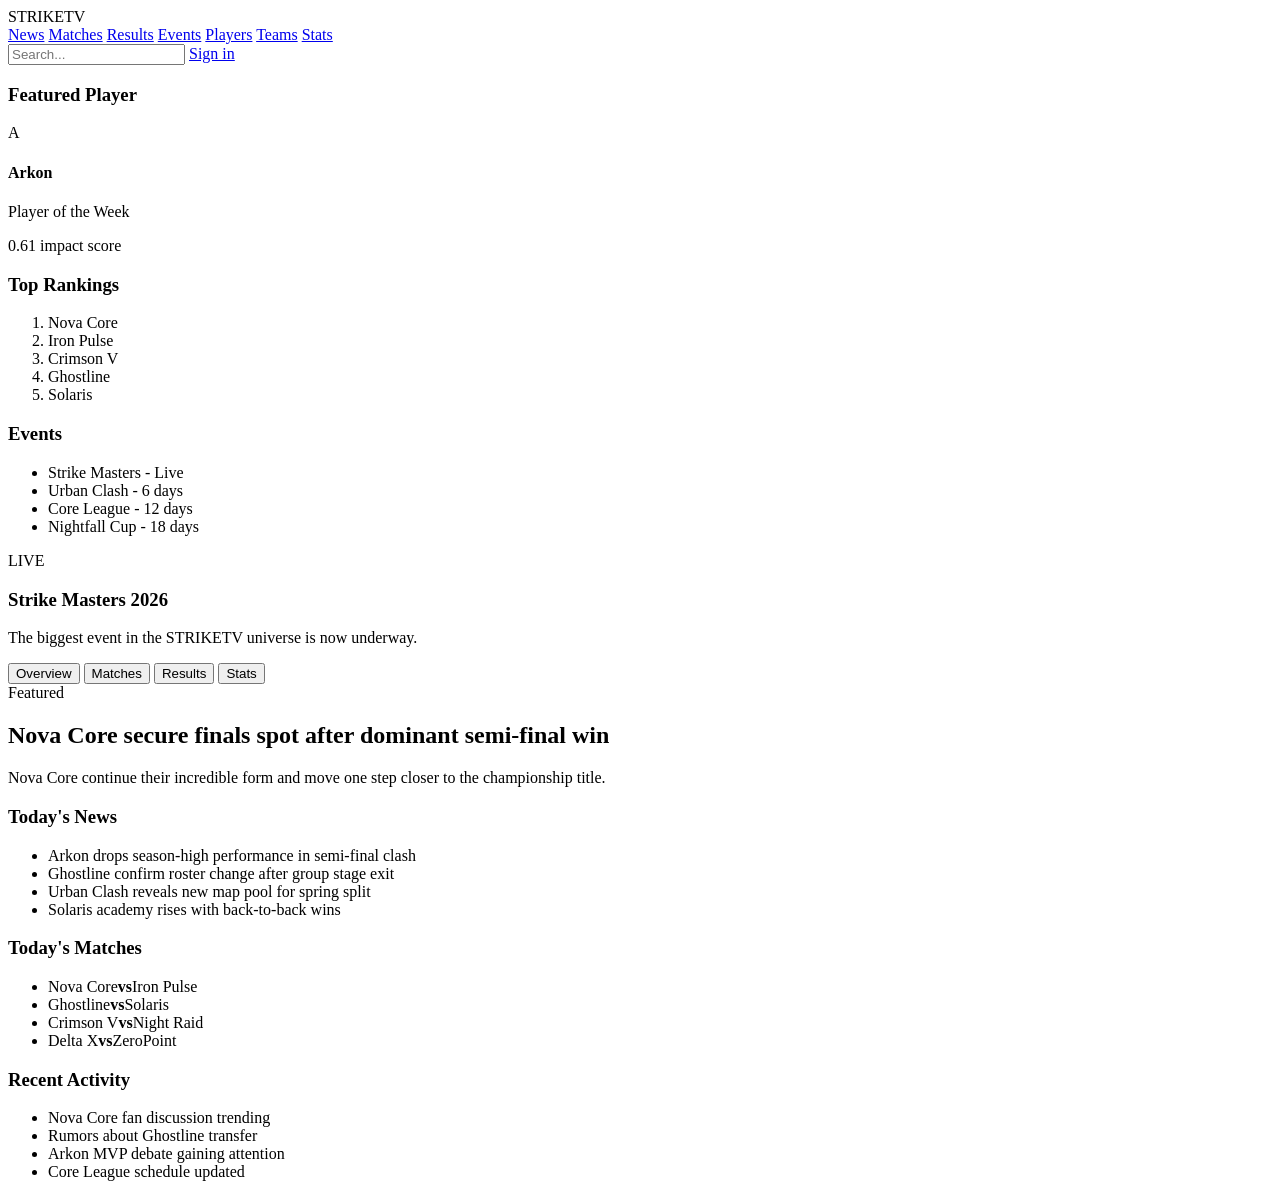
==== index.html @ 9c71f316 "Add initial homepage structure" ====
<!DOCTYPE html>
<html lang="en">
  <head>
    <meta charset="UTF-8" />
    <meta name="viewport" content="width=device-width, initial-scale=1.0" />
    <title>STRIKETV</title>
    <link rel="stylesheet" href="style.css" />
  </head>
  <body>
    <header class="topbar">
      <div class="logo">STRIKETV</div>

      <nav class="nav">
        <a href="#">News</a>
        <a href="#">Matches</a>
        <a href="#">Results</a>
        <a href="#">Events</a>
        <a href="#">Players</a>
        <a href="#">Teams</a>
        <a href="#">Stats</a>
      </nav>

      <div class="topbar-right">
        <input type="text" placeholder="Search..." />
        <a href="#" class="signin">Sign in</a>
      </div>
    </header>

    <main class="page">
      <aside class="sidebar left">
        <section class="card">
          <h3>Featured Player</h3>
          <div class="featured-player">
            <div class="player-avatar">A</div>
            <div>
              <h4>Arkon</h4>
              <p>Player of the Week</p>
              <span>0.61 impact score</span>
            </div>
          </div>
        </section>

        <section class="card">
          <h3>Top Rankings</h3>
          <ol class="ranking-list">
            <li>Nova Core</li>
            <li>Iron Pulse</li>
            <li>Crimson V</li>
            <li>Ghostline</li>
            <li>Solaris</li>
          </ol>
        </section>

        <section class="card">
          <h3>Events</h3>
          <ul class="event-list">
            <li>Strike Masters - Live</li>
            <li>Urban Clash - 6 days</li>
            <li>Core League - 12 days</li>
            <li>Nightfall Cup - 18 days</li>
          </ul>
        </section>
      </aside>

      <section class="content">
        <section class="hero card">
          <div class="hero-badge">LIVE</div>
          <h1>Strike Masters 2026</h1>
          <p>The biggest event in the STRIKETV universe is now underway.</p>

          <div class="hero-tabs">
            <button>Overview</button>
            <button>Matches</button>
            <button>Results</button>
            <button>Stats</button>
          </div>
        </section>

        <section class="featured-news card">
          <span class="tag">Featured</span>
          <h2>Nova Core secure finals spot after dominant semi-final win</h2>
          <p>
            Nova Core continue their incredible form and move one step closer to
            the championship title.
          </p>
        </section>

        <section class="card">
          <h3>Today's News</h3>
          <ul class="news-list">
            <li>Arkon drops season-high performance in semi-final clash</li>
            <li>Ghostline confirm roster change after group stage exit</li>
            <li>Urban Clash reveals new map pool for spring split</li>
            <li>Solaris academy rises with back-to-back wins</li>
          </ul>
        </section>
      </section>

      <aside class="sidebar right">
        <section class="card">
          <h3>Today's Matches</h3>
          <ul class="matches-list">
            <li><span>Nova Core</span><strong>vs</strong><span>Iron Pulse</span></li>
            <li><span>Ghostline</span><strong>vs</strong><span>Solaris</span></li>
            <li><span>Crimson V</span><strong>vs</strong><span>Night Raid</span></li>
            <li><span>Delta X</span><strong>vs</strong><span>ZeroPoint</span></li>
          </ul>
        </section>

        <section class="card">
          <h3>Recent Activity</h3>
          <ul class="activity-list">
            <li>Nova Core fan discussion trending</li>
            <li>Rumors about Ghostline transfer</li>
            <li>Arkon MVP debate gaining attention</li>
            <li>Core League schedule updated</li>
          </ul>
        </section>
      </aside>
    </main>
  </body>
</html>
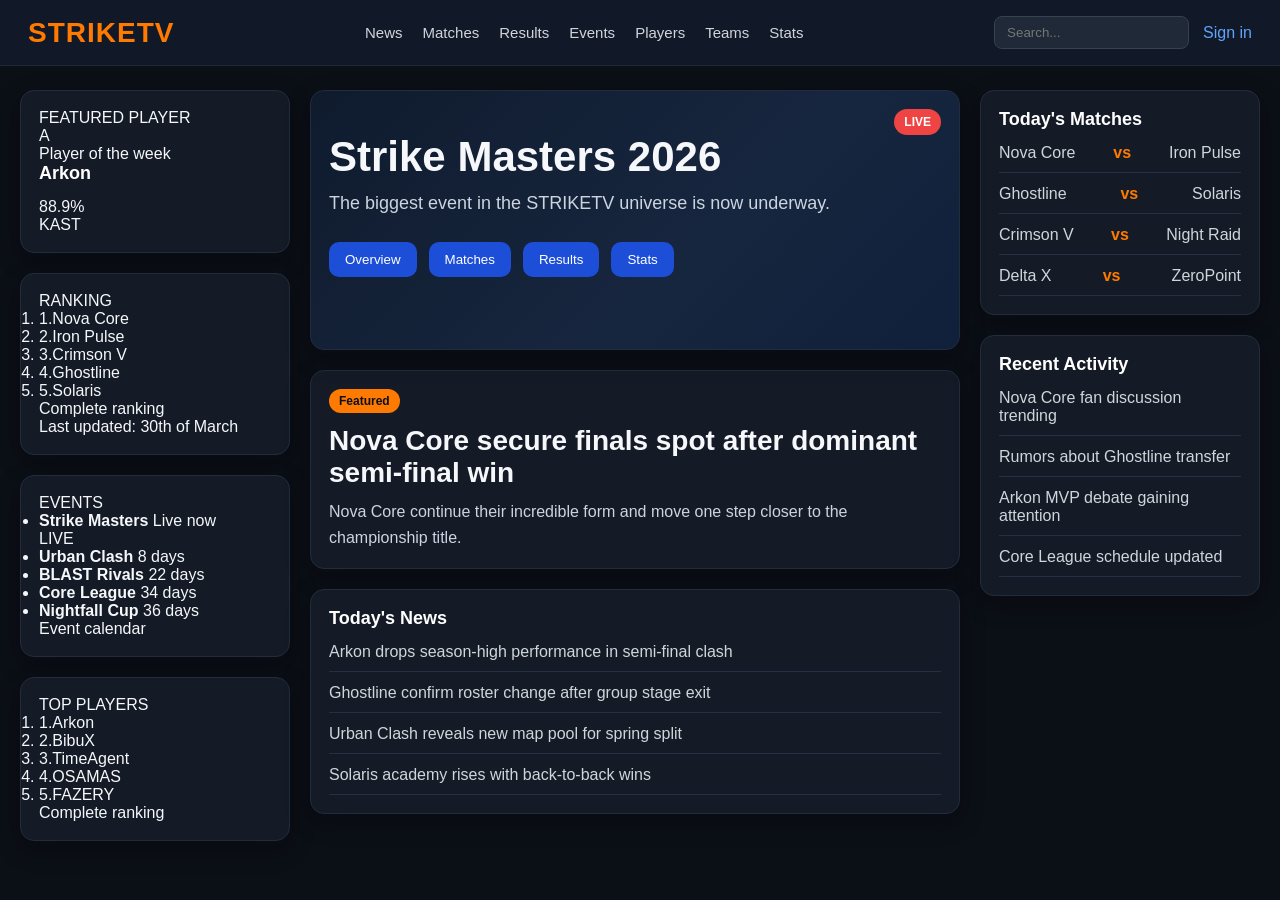
==== commit a7c3e6c6: "Update index.html" ====
--- a/index.html
+++ b/index.html
@@ -28,37 +28,80 @@
 
     <main class="page">
       <aside class="sidebar left">
-        <section class="card">
-          <h3>Featured Player</h3>
-          <div class="featured-player">
-            <div class="player-avatar">A</div>
-            <div>
-              <h4>Arkon</h4>
-              <p>Player of the Week</p>
-              <span>0.61 impact score</span>
+        <section class="card featured-player-card">
+          <div class="section-label">FEATURED PLAYER</div>
+          <div class="featured-player-box">
+            <div class="player-portrait">A</div>
+            <div class="player-meta">
+              <p class="player-subtitle">Player of the week</p>
+              <h3>Arkon</h3>
+              <div class="player-stat">88.9%</div>
+              <span>KAST</span>
             </div>
           </div>
         </section>
 
-        <section class="card">
-          <h3>Top Rankings</h3>
-          <ol class="ranking-list">
-            <li>Nova Core</li>
-            <li>Iron Pulse</li>
-            <li>Crimson V</li>
-            <li>Ghostline</li>
-            <li>Solaris</li>
+        <section class="card compact-card">
+          <div class="section-label">RANKING</div>
+          <ol class="ranking-table">
+            <li><span class="rank">1.</span><span class="team-name">Nova Core</span></li>
+            <li><span class="rank">2.</span><span class="team-name">Iron Pulse</span></li>
+            <li><span class="rank">3.</span><span class="team-name">Crimson V</span></li>
+            <li><span class="rank">4.</span><span class="team-name">Ghostline</span></li>
+            <li><span class="rank">5.</span><span class="team-name">Solaris</span></li>
           </ol>
+          <a href="#" class="panel-button">Complete ranking</a>
+          <div class="panel-footer">Last updated: 30th of March</div>
         </section>
 
-        <section class="card">
-          <h3>Events</h3>
-          <ul class="event-list">
-            <li>Strike Masters - Live</li>
-            <li>Urban Clash - 6 days</li>
-            <li>Core League - 12 days</li>
-            <li>Nightfall Cup - 18 days</li>
+        <section class="card compact-card">
+          <div class="section-label">EVENTS</div>
+          <ul class="events-table">
+            <li>
+              <div>
+                <strong>Strike Masters</strong>
+                <span>Live now</span>
+              </div>
+              <span class="live-badge">LIVE</span>
+            </li>
+            <li>
+              <div>
+                <strong>Urban Clash</strong>
+                <span>8 days</span>
+              </div>
+            </li>
+            <li>
+              <div>
+                <strong>BLAST Rivals</strong>
+                <span>22 days</span>
+              </div>
+            </li>
+            <li>
+              <div>
+                <strong>Core League</strong>
+                <span>34 days</span>
+              </div>
+            </li>
+            <li>
+              <div>
+                <strong>Nightfall Cup</strong>
+                <span>36 days</span>
+              </div>
+            </li>
           </ul>
+          <a href="#" class="panel-button">Event calendar</a>
+        </section>
+
+        <section class="card compact-card">
+          <div class="section-label">TOP PLAYERS</div>
+          <ol class="ranking-table players-mini">
+            <li><span class="rank">1.</span><span class="team-name">Arkon</span></li>
+            <li><span class="rank">2.</span><span class="team-name">BibuX</span></li>
+            <li><span class="rank">3.</span><span class="team-name">TimeAgent</span></li>
+            <li><span class="rank">4.</span><span class="team-name">OSAMAS</span></li>
+            <li><span class="rank">5.</span><span class="team-name">FAZERY</span></li>
+          </ol>
+          <a href="#" class="panel-button">Complete ranking</a>
         </section>
       </aside>
 
--- a/style.css
+++ b/style.css
@@ -0,0 +1,280 @@
+* {
+  margin: 0;
+  padding: 0;
+  box-sizing: border-box;
+}
+
+body {
+  background: #0b0f16;
+  color: #f5f7fa;
+  font-family: Arial, sans-serif;
+}
+
+a {
+  text-decoration: none;
+  color: inherit;
+}
+
+.topbar {
+  width: 100%;
+  background: #111827;
+  border-bottom: 1px solid #1f2937;
+  display: flex;
+  align-items: center;
+  justify-content: space-between;
+  padding: 16px 28px;
+  position: sticky;
+  top: 0;
+  z-index: 10;
+}
+
+.logo {
+  font-size: 28px;
+  font-weight: bold;
+  color: #ff7a00;
+  letter-spacing: 1px;
+}
+
+.nav {
+  display: flex;
+  gap: 20px;
+}
+
+.nav a {
+  color: #d1d5db;
+  font-size: 15px;
+  transition: 0.2s;
+}
+
+.nav a:hover {
+  color: #ffffff;
+}
+
+.topbar-right {
+  display: flex;
+  align-items: center;
+  gap: 14px;
+}
+
+.topbar-right input {
+  background: #1f2937;
+  border: 1px solid #374151;
+  color: white;
+  padding: 8px 12px;
+  border-radius: 8px;
+}
+
+.signin {
+  color: #60a5fa;
+}
+
+.page {
+  max-width: 1400px;
+  margin: 24px auto;
+  padding: 0 20px;
+  display: grid;
+  grid-template-columns: 270px 1fr 280px;
+  gap: 20px;
+}
+
+.sidebar {
+  display: flex;
+  flex-direction: column;
+  gap: 20px;
+}
+
+.card {
+  background: #151b26;
+  border: 1px solid #222c3d;
+  border-radius: 14px;
+  padding: 18px;
+  box-shadow: 0 8px 24px rgba(0, 0, 0, 0.25);
+}
+
+.card h3 {
+  font-size: 18px;
+  margin-bottom: 14px;
+  color: #ffffff;
+}
+
+.featured-player {
+  display: flex;
+  align-items: center;
+  gap: 14px;
+}
+
+.player-avatar {
+  width: 64px;
+  height: 64px;
+  border-radius: 50%;
+  background: linear-gradient(135deg, #ff7a00, #ffae42);
+  color: #0b0f16;
+  font-weight: bold;
+  font-size: 28px;
+  display: flex;
+  align-items: center;
+  justify-content: center;
+}
+
+.featured-player h4 {
+  font-size: 20px;
+  margin-bottom: 4px;
+}
+
+.featured-player p {
+  color: #9ca3af;
+  margin-bottom: 4px;
+}
+
+.featured-player span {
+  color: #ffb86b;
+  font-size: 14px;
+}
+
+.ranking-list,
+.event-list,
+.news-list,
+.matches-list,
+.activity-list {
+  list-style: none;
+  display: flex;
+  flex-direction: column;
+  gap: 12px;
+  color: #d1d5db;
+}
+
+.ranking-list li,
+.event-list li,
+.news-list li,
+.activity-list li {
+  padding-bottom: 10px;
+  border-bottom: 1px solid #253044;
+}
+
+.matches-list li {
+  display: flex;
+  justify-content: space-between;
+  align-items: center;
+  gap: 10px;
+  padding-bottom: 10px;
+  border-bottom: 1px solid #253044;
+}
+
+.matches-list strong {
+  color: #ff7a00;
+}
+
+.content {
+  display: flex;
+  flex-direction: column;
+  gap: 20px;
+}
+
+.hero {
+  min-height: 260px;
+  background: linear-gradient(135deg, #0f1b2d, #17263f 60%, #10203a);
+  position: relative;
+  overflow: hidden;
+}
+
+.hero-badge {
+  position: absolute;
+  top: 18px;
+  right: 18px;
+  background: #ef4444;
+  color: white;
+  font-size: 12px;
+  font-weight: bold;
+  padding: 6px 10px;
+  border-radius: 999px;
+}
+
+.hero h1 {
+  font-size: 42px;
+  margin-top: 24px;
+  margin-bottom: 12px;
+}
+
+.hero p {
+  font-size: 18px;
+  color: #cbd5e1;
+  max-width: 700px;
+  margin-bottom: 28px;
+}
+
+.hero-tabs {
+  display: flex;
+  gap: 12px;
+  flex-wrap: wrap;
+}
+
+.hero-tabs button {
+  background: #1d4ed8;
+  color: white;
+  border: none;
+  padding: 10px 16px;
+  border-radius: 10px;
+  cursor: pointer;
+  transition: 0.2s;
+}
+
+.hero-tabs button:hover {
+  background: #2563eb;
+}
+
+.featured-news .tag {
+  display: inline-block;
+  background: #ff7a00;
+  color: #0b0f16;
+  font-weight: bold;
+  font-size: 12px;
+  padding: 5px 10px;
+  border-radius: 999px;
+  margin-bottom: 12px;
+}
+
+.featured-news h2 {
+  font-size: 28px;
+  margin-bottom: 10px;
+}
+
+.featured-news p {
+  color: #cbd5e1;
+  line-height: 1.6;
+}
+
+@media (max-width: 1100px) {
+  .page {
+    grid-template-columns: 1fr;
+  }
+
+  .nav {
+    display: none;
+  }
+}
+
+@media (max-width: 700px) {
+  .topbar {
+    flex-direction: column;
+    gap: 14px;
+    align-items: flex-start;
+  }
+
+  .topbar-right {
+    width: 100%;
+    flex-direction: column;
+    align-items: stretch;
+  }
+
+  .topbar-right input {
+    width: 100%;
+  }
+
+  .hero h1 {
+    font-size: 30px;
+  }
+
+  .featured-news h2 {
+    font-size: 22px;
+  }
+}
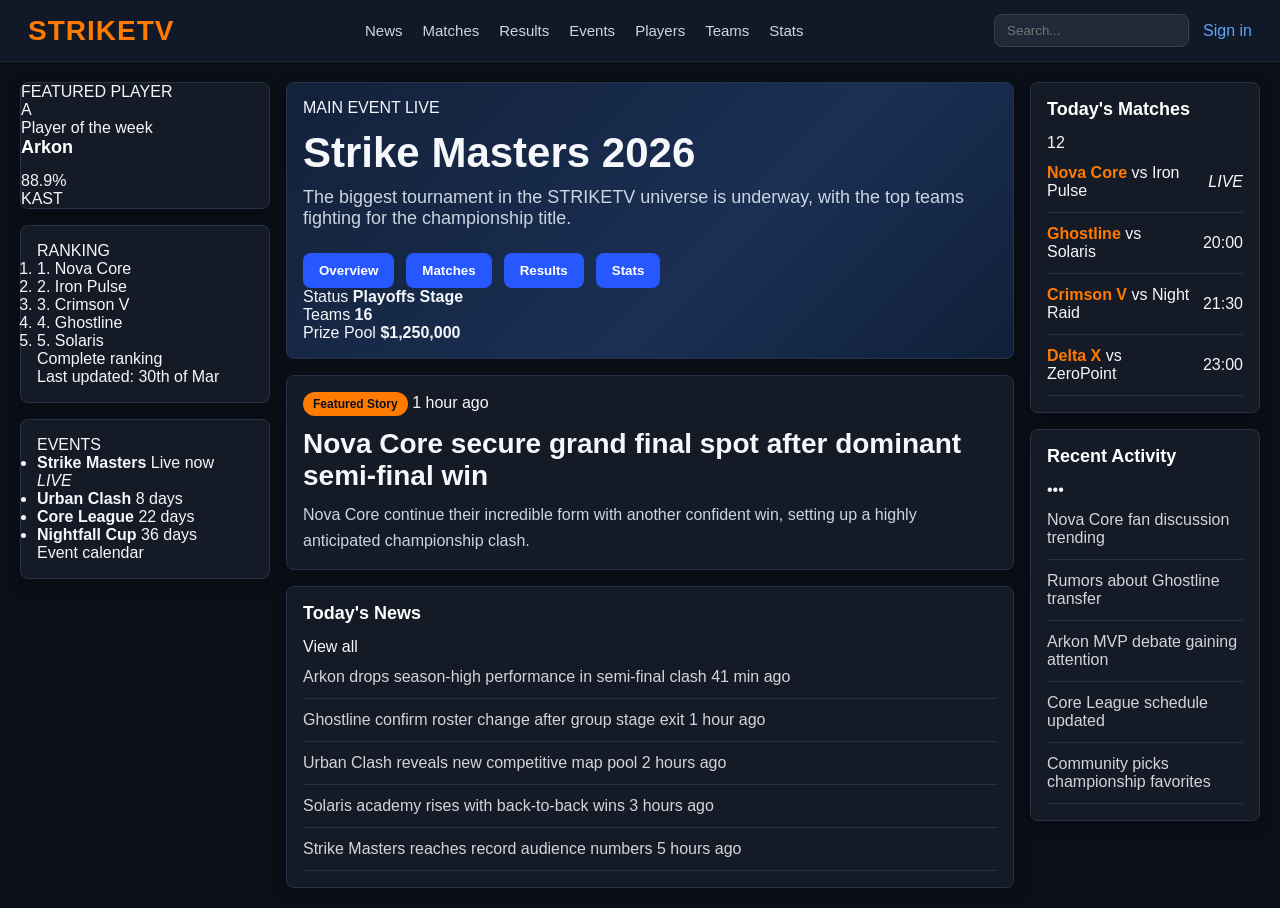
==== commit 61b8f136: "Update index.html" ====
--- a/index.html
+++ b/index.html
@@ -29,40 +29,40 @@
     <main class="page">
       <aside class="sidebar left">
         <section class="card featured-player-card">
-          <div class="section-label">FEATURED PLAYER</div>
-          <div class="featured-player-box">
-            <div class="player-portrait">A</div>
-            <div class="player-meta">
-              <p class="player-subtitle">Player of the week</p>
+          <div class="section-title">FEATURED PLAYER</div>
+          <div class="featured-player-content">
+            <div class="player-image">A</div>
+            <div class="player-info">
+              <p class="muted">Player of the week</p>
               <h3>Arkon</h3>
-              <div class="player-stat">88.9%</div>
+              <div class="main-stat">88.9%</div>
               <span>KAST</span>
             </div>
           </div>
         </section>
 
-        <section class="card compact-card">
-          <div class="section-label">RANKING</div>
-          <ol class="ranking-table">
-            <li><span class="rank">1.</span><span class="team-name">Nova Core</span></li>
-            <li><span class="rank">2.</span><span class="team-name">Iron Pulse</span></li>
-            <li><span class="rank">3.</span><span class="team-name">Crimson V</span></li>
-            <li><span class="rank">4.</span><span class="team-name">Ghostline</span></li>
-            <li><span class="rank">5.</span><span class="team-name">Solaris</span></li>
+        <section class="card panel-card">
+          <div class="section-title">RANKING</div>
+          <ol class="ranking-list">
+            <li><span>1.</span> Nova Core</li>
+            <li><span>2.</span> Iron Pulse</li>
+            <li><span>3.</span> Crimson V</li>
+            <li><span>4.</span> Ghostline</li>
+            <li><span>5.</span> Solaris</li>
           </ol>
-          <a href="#" class="panel-button">Complete ranking</a>
-          <div class="panel-footer">Last updated: 30th of March</div>
-        </section>
-
-        <section class="card compact-card">
-          <div class="section-label">EVENTS</div>
-          <ul class="events-table">
+          <a href="#" class="panel-link">Complete ranking</a>
+          <div class="panel-meta">Last updated: 30th of Mar</div>
+        </section>
+
+        <section class="card panel-card">
+          <div class="section-title">EVENTS</div>
+          <ul class="events-list">
             <li>
               <div>
                 <strong>Strike Masters</strong>
                 <span>Live now</span>
               </div>
-              <span class="live-badge">LIVE</span>
+              <em class="live-tag">LIVE</em>
             </li>
             <li>
               <div>
@@ -72,14 +72,8 @@
             </li>
             <li>
               <div>
-                <strong>BLAST Rivals</strong>
+                <strong>Core League</strong>
                 <span>22 days</span>
-              </div>
-            </li>
-            <li>
-              <div>
-                <strong>Core League</strong>
-                <span>34 days</span>
               </div>
             </li>
             <li>
@@ -89,27 +83,22 @@
               </div>
             </li>
           </ul>
-          <a href="#" class="panel-button">Event calendar</a>
-        </section>
-
-        <section class="card compact-card">
-          <div class="section-label">TOP PLAYERS</div>
-          <ol class="ranking-table players-mini">
-            <li><span class="rank">1.</span><span class="team-name">Arkon</span></li>
-            <li><span class="rank">2.</span><span class="team-name">BibuX</span></li>
-            <li><span class="rank">3.</span><span class="team-name">TimeAgent</span></li>
-            <li><span class="rank">4.</span><span class="team-name">OSAMAS</span></li>
-            <li><span class="rank">5.</span><span class="team-name">FAZERY</span></li>
-          </ol>
-          <a href="#" class="panel-button">Complete ranking</a>
+          <a href="#" class="panel-link">Event calendar</a>
         </section>
       </aside>
 
       <section class="content">
         <section class="hero card">
-          <div class="hero-badge">LIVE</div>
+          <div class="hero-top">
+            <span class="hero-label">MAIN EVENT</span>
+            <span class="hero-live">LIVE</span>
+          </div>
+
           <h1>Strike Masters 2026</h1>
-          <p>The biggest event in the STRIKETV universe is now underway.</p>
+          <p class="hero-subtext">
+            The biggest tournament in the STRIKETV universe is underway, with
+            the top teams fighting for the championship title.
+          </p>
 
           <div class="hero-tabs">
             <button>Overview</button>
@@ -117,46 +106,118 @@
             <button>Results</button>
             <button>Stats</button>
           </div>
+
+          <div class="hero-footer">
+            <div class="hero-footer-item">
+              <span>Status</span>
+              <strong>Playoffs Stage</strong>
+            </div>
+            <div class="hero-footer-item">
+              <span>Teams</span>
+              <strong>16</strong>
+            </div>
+            <div class="hero-footer-item">
+              <span>Prize Pool</span>
+              <strong>$1,250,000</strong>
+            </div>
+          </div>
         </section>
 
         <section class="featured-news card">
-          <span class="tag">Featured</span>
-          <h2>Nova Core secure finals spot after dominant semi-final win</h2>
+          <div class="article-top">
+            <span class="tag">Featured Story</span>
+            <span class="article-time">1 hour ago</span>
+          </div>
+
+          <h2>Nova Core secure grand final spot after dominant semi-final win</h2>
           <p>
-            Nova Core continue their incredible form and move one step closer to
-            the championship title.
+            Nova Core continue their incredible form with another confident win,
+            setting up a highly anticipated championship clash.
           </p>
         </section>
 
-        <section class="card">
-          <h3>Today's News</h3>
+        <section class="news-block card">
+          <div class="news-header">
+            <h3>Today's News</h3>
+            <a href="#">View all</a>
+          </div>
+
           <ul class="news-list">
-            <li>Arkon drops season-high performance in semi-final clash</li>
-            <li>Ghostline confirm roster change after group stage exit</li>
-            <li>Urban Clash reveals new map pool for spring split</li>
-            <li>Solaris academy rises with back-to-back wins</li>
+            <li>
+              <span class="news-title">Arkon drops season-high performance in semi-final clash</span>
+              <span class="news-time">41 min ago</span>
+            </li>
+            <li>
+              <span class="news-title">Ghostline confirm roster change after group stage exit</span>
+              <span class="news-time">1 hour ago</span>
+            </li>
+            <li>
+              <span class="news-title">Urban Clash reveals new competitive map pool</span>
+              <span class="news-time">2 hours ago</span>
+            </li>
+            <li>
+              <span class="news-title">Solaris academy rises with back-to-back wins</span>
+              <span class="news-time">3 hours ago</span>
+            </li>
+            <li>
+              <span class="news-title">Strike Masters reaches record audience numbers</span>
+              <span class="news-time">5 hours ago</span>
+            </li>
           </ul>
         </section>
       </section>
 
       <aside class="sidebar right">
-        <section class="card">
-          <h3>Today's Matches</h3>
+        <section class="card side-card">
+          <div class="side-header">
+            <h3>Today's Matches</h3>
+            <span class="small-pill">12</span>
+          </div>
+
           <ul class="matches-list">
-            <li><span>Nova Core</span><strong>vs</strong><span>Iron Pulse</span></li>
-            <li><span>Ghostline</span><strong>vs</strong><span>Solaris</span></li>
-            <li><span>Crimson V</span><strong>vs</strong><span>Night Raid</span></li>
-            <li><span>Delta X</span><strong>vs</strong><span>ZeroPoint</span></li>
-          </ul>
-        </section>
-
-        <section class="card">
-          <h3>Recent Activity</h3>
+            <li>
+              <div>
+                <strong>Nova Core</strong>
+                <span>vs Iron Pulse</span>
+              </div>
+              <em class="match-live">LIVE</em>
+            </li>
+            <li>
+              <div>
+                <strong>Ghostline</strong>
+                <span>vs Solaris</span>
+              </div>
+              <time>20:00</time>
+            </li>
+            <li>
+              <div>
+                <strong>Crimson V</strong>
+                <span>vs Night Raid</span>
+              </div>
+              <time>21:30</time>
+            </li>
+            <li>
+              <div>
+                <strong>Delta X</strong>
+                <span>vs ZeroPoint</span>
+              </div>
+              <time>23:00</time>
+            </li>
+          </ul>
+        </section>
+
+        <section class="card side-card">
+          <div class="side-header">
+            <h3>Recent Activity</h3>
+            <span class="dots">•••</span>
+          </div>
+
           <ul class="activity-list">
             <li>Nova Core fan discussion trending</li>
             <li>Rumors about Ghostline transfer</li>
             <li>Arkon MVP debate gaining attention</li>
             <li>Core League schedule updated</li>
+            <li>Community picks championship favorites</li>
           </ul>
         </section>
       </aside>
--- a/style.css
+++ b/style.css
@@ -22,7 +22,7 @@
   display: flex;
   align-items: center;
   justify-content: space-between;
-  padding: 16px 28px;
+  padding: 14px 28px;
   position: sticky;
   top: 0;
   z-index: 10;
@@ -70,25 +70,26 @@
 
 .page {
   max-width: 1400px;
-  margin: 24px auto;
+  margin: 20px auto;
   padding: 0 20px;
   display: grid;
-  grid-template-columns: 270px 1fr 280px;
-  gap: 20px;
+  grid-template-columns: 250px 1fr 230px;
+  gap: 16px;
+  align-items: start;
 }
 
 .sidebar {
   display: flex;
   flex-direction: column;
-  gap: 20px;
+  gap: 16px;
 }
 
 .card {
   background: #151b26;
-  border: 1px solid #222c3d;
-  border-radius: 14px;
-  padding: 18px;
-  box-shadow: 0 8px 24px rgba(0, 0, 0, 0.25);
+  border: 1px solid #263248;
+  border-radius: 8px;
+  padding: 16px;
+  box-shadow: 0 6px 18px rgba(0, 0, 0, 0.2);
 }
 
 .card h3 {
@@ -97,90 +98,176 @@
   color: #ffffff;
 }
 
-.featured-player {
-  display: flex;
-  align-items: center;
-  gap: 14px;
-}
-
-.player-avatar {
-  width: 64px;
-  height: 64px;
-  border-radius: 50%;
-  background: linear-gradient(135deg, #ff7a00, #ffae42);
+.section-label {
+  font-size: 13px;
+  font-weight: bold;
+  color: #aab4c3;
+  margin-bottom: 12px;
+  text-transform: uppercase;
+}
+
+.featured-player-card {
+  padding: 0;
+  overflow: hidden;
+}
+
+.featured-player-box {
+  background: linear-gradient(135deg, #1f2937, #202a3a);
+  display: flex;
+  align-items: center;
+  padding: 16px;
+  min-height: 165px;
+}
+
+.player-portrait {
+  width: 92px;
+  height: 120px;
+  border-radius: 6px;
+  background: linear-gradient(180deg, #ff7a00, #ffb14a);
   color: #0b0f16;
   font-weight: bold;
-  font-size: 28px;
+  font-size: 42px;
   display: flex;
   align-items: center;
   justify-content: center;
-}
-
-.featured-player h4 {
-  font-size: 20px;
+  margin-right: 14px;
+  flex-shrink: 0;
+}
+
+.player-meta {
+  display: flex;
+  flex-direction: column;
+  justify-content: center;
+}
+
+.player-meta h3 {
+  font-size: 30px;
+  margin-bottom: 6px;
+}
+
+.player-subtitle {
+  color: #8fb7ff;
+  font-size: 14px;
+  margin-bottom: 6px;
+}
+
+.player-stat {
+  font-size: 34px;
+  font-weight: bold;
+  color: #ffffff;
+  line-height: 1;
   margin-bottom: 4px;
 }
 
-.featured-player p {
-  color: #9ca3af;
-  margin-bottom: 4px;
-}
-
-.featured-player span {
-  color: #ffb86b;
+.player-meta span {
+  color: #cbd5e1;
   font-size: 14px;
 }
 
-.ranking-list,
-.event-list,
+.compact-card {
+  padding: 0;
+  overflow: hidden;
+}
+
+.compact-card .section-label {
+  padding: 12px 14px 0;
+}
+
+.ranking-table,
+.events-table,
 .news-list,
 .matches-list,
 .activity-list {
   list-style: none;
+}
+
+.ranking-table li {
+  display: flex;
+  align-items: center;
+  gap: 10px;
+  padding: 12px 14px;
+  border-top: 1px solid #253044;
+  color: #dbe4f0;
+}
+
+.rank {
+  width: 24px;
+  color: #8fb7ff;
+  font-weight: bold;
+}
+
+.team-name {
+  color: #dbe4f0;
+}
+
+.panel-button {
+  display: block;
+  background: #2f6fa8;
+  color: white;
+  text-align: center;
+  font-weight: bold;
+  padding: 12px;
+  transition: 0.2s;
+}
+
+.panel-button:hover {
+  background: #3c83c5;
+}
+
+.panel-footer {
+  background: #244768;
+  color: #e3eefc;
+  font-size: 13px;
+  padding: 10px 12px;
+  font-weight: bold;
+}
+
+.events-table li {
+  display: flex;
+  align-items: center;
+  justify-content: space-between;
+  padding: 12px 14px;
+  border-top: 1px solid #253044;
+}
+
+.events-table strong {
+  display: block;
+  color: #f5f7fa;
+  font-size: 15px;
+  margin-bottom: 3px;
+}
+
+.events-table span {
+  color: #b2bcc9;
+  font-size: 13px;
+}
+
+.live-badge {
+  background: #ef4444;
+  color: white !important;
+  padding: 5px 8px;
+  border-radius: 999px;
+  font-size: 11px !important;
+  font-weight: bold;
+}
+
+.content {
   display: flex;
   flex-direction: column;
-  gap: 12px;
-  color: #d1d5db;
-}
-
-.ranking-list li,
-.event-list li,
-.news-list li,
-.activity-list li {
-  padding-bottom: 10px;
-  border-bottom: 1px solid #253044;
-}
-
-.matches-list li {
-  display: flex;
-  justify-content: space-between;
-  align-items: center;
-  gap: 10px;
-  padding-bottom: 10px;
-  border-bottom: 1px solid #253044;
-}
-
-.matches-list strong {
-  color: #ff7a00;
-}
-
-.content {
-  display: flex;
-  flex-direction: column;
-  gap: 20px;
+  gap: 16px;
 }
 
 .hero {
-  min-height: 260px;
-  background: linear-gradient(135deg, #0f1b2d, #17263f 60%, #10203a);
+  min-height: 208px;
+  background: linear-gradient(135deg, #13213a, #1a2f53 60%, #10203a);
   position: relative;
   overflow: hidden;
 }
 
 .hero-badge {
   position: absolute;
-  top: 18px;
-  right: 18px;
+  top: 14px;
+  right: 14px;
   background: #ef4444;
   color: white;
   font-size: 12px;
@@ -191,15 +278,15 @@
 
 .hero h1 {
   font-size: 42px;
-  margin-top: 24px;
-  margin-bottom: 12px;
+  margin-top: 12px;
+  margin-bottom: 10px;
 }
 
 .hero p {
   font-size: 18px;
   color: #cbd5e1;
   max-width: 700px;
-  margin-bottom: 28px;
+  margin-bottom: 24px;
 }
 
 .hero-tabs {
@@ -209,17 +296,18 @@
 }
 
 .hero-tabs button {
-  background: #1d4ed8;
+  background: #2757ff;
   color: white;
   border: none;
   padding: 10px 16px;
-  border-radius: 10px;
+  border-radius: 8px;
   cursor: pointer;
   transition: 0.2s;
+  font-weight: bold;
 }
 
 .hero-tabs button:hover {
-  background: #2563eb;
+  background: #3d6dff;
 }
 
 .featured-news .tag {
@@ -241,6 +329,26 @@
 .featured-news p {
   color: #cbd5e1;
   line-height: 1.6;
+}
+
+.news-list li,
+.activity-list li {
+  padding: 12px 0;
+  border-bottom: 1px solid #253044;
+  color: #d1d5db;
+}
+
+.matches-list li {
+  display: flex;
+  justify-content: space-between;
+  align-items: center;
+  gap: 10px;
+  padding: 12px 0;
+  border-bottom: 1px solid #253044;
+}
+
+.matches-list strong {
+  color: #ff7a00;
 }
 
 @media (max-width: 1100px) {
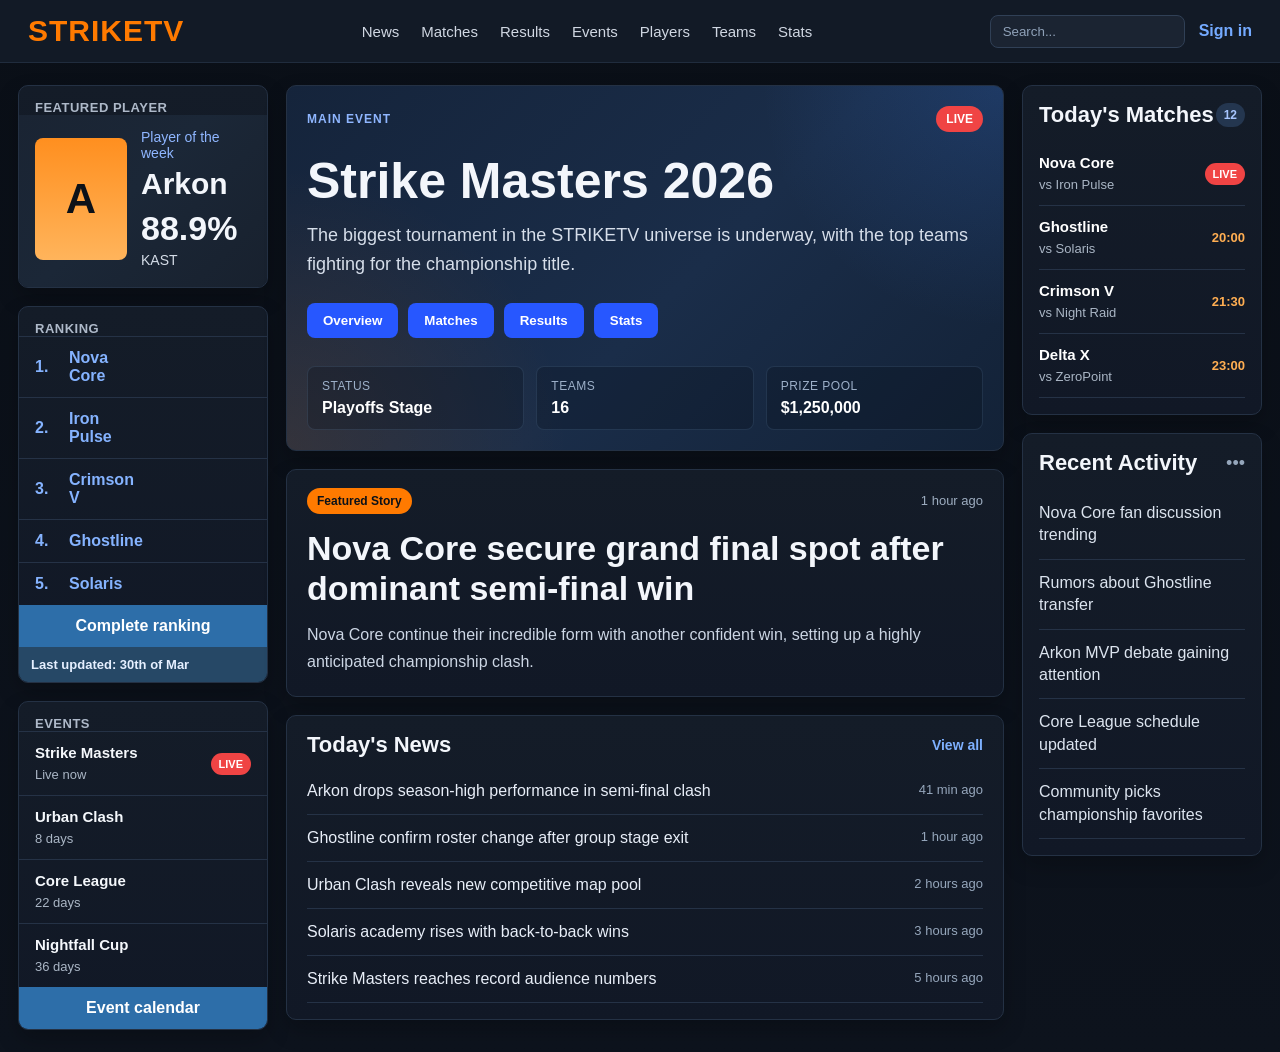
==== commit 14646ef3: "Update index.html" ====
--- a/index.html
+++ b/index.html
@@ -8,7 +8,7 @@
   </head>
   <body>
     <header class="topbar">
-      <div class="logo">STRIKETV</div>
+      <div class="logo"><a href="index.html">STRIKETV</a></div>
 
       <nav class="nav">
         <a href="#">News</a>
@@ -41,16 +41,18 @@
           </div>
         </section>
 
-        <section class="card panel-card">
+        <section class="card panel-card ranking-card">
           <div class="section-title">RANKING</div>
+
           <ol class="ranking-list">
-            <li><span>1.</span> Nova Core</li>
-            <li><span>2.</span> Iron Pulse</li>
-            <li><span>3.</span> Crimson V</li>
-            <li><span>4.</span> Ghostline</li>
-            <li><span>5.</span> Solaris</li>
+            <li><span class="rank-number">1.</span><span class="rank-team">Nova Core</span></li>
+            <li><span class="rank-number">2.</span><span class="rank-team">Iron Pulse</span></li>
+            <li><span class="rank-number">3.</span><span class="rank-team">Crimson V</span></li>
+            <li><span class="rank-number">4.</span><span class="rank-team">Ghostline</span></li>
+            <li><span class="rank-number">5.</span><span class="rank-team">Solaris</span></li>
           </ol>
-          <a href="#" class="panel-link">Complete ranking</a>
+
+          <a href="ranking.html" class="panel-link">Complete ranking</a>
           <div class="panel-meta">Last updated: 30th of Mar</div>
         </section>
 
--- a/style.css
+++ b/style.css
@@ -5,8 +5,8 @@
 }
 
 body {
-  background: #0b0f16;
-  color: #f5f7fa;
+  background: linear-gradient(180deg, #0a0f17 0%, #0d131d 100%);
+  color: #f3f6fb;
   font-family: Arial, sans-serif;
 }
 
@@ -17,8 +17,8 @@
 
 .topbar {
   width: 100%;
-  background: #111827;
-  border-bottom: 1px solid #1f2937;
+  background: #121a26;
+  border-bottom: 1px solid #202c3d;
   display: flex;
   align-items: center;
   justify-content: space-between;
@@ -29,7 +29,7 @@
 }
 
 .logo {
-  font-size: 28px;
+  font-size: 30px;
   font-weight: bold;
   color: #ff7a00;
   letter-spacing: 1px;
@@ -37,13 +37,13 @@
 
 .nav {
   display: flex;
-  gap: 20px;
+  gap: 22px;
 }
 
 .nav a {
-  color: #d1d5db;
+  color: #d0d7e2;
   font-size: 15px;
-  transition: 0.2s;
+  transition: 0.2s ease;
 }
 
 .nav a:hover {
@@ -57,218 +57,210 @@
 }
 
 .topbar-right input {
-  background: #1f2937;
-  border: 1px solid #374151;
+  background: #1b2432;
+  border: 1px solid #304056;
   color: white;
   padding: 8px 12px;
   border-radius: 8px;
+  outline: none;
+}
+
+.topbar-right input::placeholder {
+  color: #8fa1b8;
 }
 
 .signin {
-  color: #60a5fa;
+  color: #74aaff;
+  font-weight: 600;
 }
 
 .page {
-  max-width: 1400px;
-  margin: 20px auto;
-  padding: 0 20px;
+  max-width: 1380px;
+  margin: 22px auto;
+  padding: 0 18px;
   display: grid;
-  grid-template-columns: 250px 1fr 230px;
-  gap: 16px;
+  grid-template-columns: 250px 1fr 240px;
+  gap: 18px;
   align-items: start;
 }
 
-.sidebar {
+.sidebar,
+.content {
   display: flex;
   flex-direction: column;
-  gap: 16px;
+  gap: 18px;
 }
 
 .card {
-  background: #151b26;
-  border: 1px solid #263248;
+  background: linear-gradient(180deg, #141c28 0%, #111826 100%);
+  border: 1px solid #243144;
+  border-radius: 10px;
+  box-shadow: 0 10px 22px rgba(0, 0, 0, 0.22);
+}
+
+.section-title {
+  font-size: 13px;
+  font-weight: bold;
+  color: #aeb9c9;
+  padding: 14px 16px 0;
+  letter-spacing: 0.5px;
+}
+
+.featured-player-card {
+  overflow: hidden;
+}
+
+.featured-player-content {
+  display: flex;
+  gap: 14px;
+  padding: 14px 16px 18px;
+  align-items: center;
+  min-height: 170px;
+  background: linear-gradient(135deg, #1a2433 0%, #1b2737 45%, #18212e 100%);
+}
+
+.player-image {
+  width: 92px;
+  height: 122px;
   border-radius: 8px;
-  padding: 16px;
-  box-shadow: 0 6px 18px rgba(0, 0, 0, 0.2);
-}
-
-.card h3 {
-  font-size: 18px;
-  margin-bottom: 14px;
-  color: #ffffff;
-}
-
-.section-label {
-  font-size: 13px;
-  font-weight: bold;
-  color: #aab4c3;
-  margin-bottom: 12px;
-  text-transform: uppercase;
-}
-
-.featured-player-card {
-  padding: 0;
-  overflow: hidden;
-}
-
-.featured-player-box {
-  background: linear-gradient(135deg, #1f2937, #202a3a);
-  display: flex;
-  align-items: center;
-  padding: 16px;
-  min-height: 165px;
-}
-
-.player-portrait {
-  width: 92px;
-  height: 120px;
-  border-radius: 6px;
-  background: linear-gradient(180deg, #ff7a00, #ffb14a);
-  color: #0b0f16;
-  font-weight: bold;
+  background: linear-gradient(180deg, #ff8f1f, #ffb45b);
+  color: #0c1118;
+  display: flex;
+  align-items: center;
+  justify-content: center;
   font-size: 42px;
-  display: flex;
-  align-items: center;
-  justify-content: center;
-  margin-right: 14px;
+  font-weight: bold;
   flex-shrink: 0;
 }
 
-.player-meta {
-  display: flex;
-  flex-direction: column;
-  justify-content: center;
-}
-
-.player-meta h3 {
-  font-size: 30px;
-  margin-bottom: 6px;
-}
-
-.player-subtitle {
-  color: #8fb7ff;
+.player-info .muted {
+  color: #8fb6ff;
   font-size: 14px;
   margin-bottom: 6px;
 }
 
-.player-stat {
+.player-info h3 {
+  font-size: 30px;
+  margin-bottom: 10px;
+}
+
+.main-stat {
   font-size: 34px;
   font-weight: bold;
-  color: #ffffff;
   line-height: 1;
-  margin-bottom: 4px;
-}
-
-.player-meta span {
-  color: #cbd5e1;
+  margin-bottom: 6px;
+}
+
+.player-info span {
+  color: #d4dce7;
   font-size: 14px;
 }
 
-.compact-card {
-  padding: 0;
+.panel-card {
   overflow: hidden;
 }
 
-.compact-card .section-label {
-  padding: 12px 14px 0;
-}
-
-.ranking-table,
-.events-table,
+.ranking-list,
+.events-list,
 .news-list,
 .matches-list,
 .activity-list {
   list-style: none;
 }
 
-.ranking-table li {
+.ranking-list li {
   display: flex;
   align-items: center;
   gap: 10px;
-  padding: 12px 14px;
-  border-top: 1px solid #253044;
-  color: #dbe4f0;
-}
-
-.rank {
+  padding: 12px 16px;
+  border-top: 1px solid #253246;
+  color: #e6edf7;
+}
+
+.ranking-list li span {
+  color: #85b3ff;
+  font-weight: bold;
   width: 24px;
-  color: #8fb7ff;
-  font-weight: bold;
-}
-
-.team-name {
-  color: #dbe4f0;
-}
-
-.panel-button {
+}
+
+.panel-link {
   display: block;
-  background: #2f6fa8;
+  text-align: center;
+  background: #2d6ea9;
   color: white;
-  text-align: center;
   font-weight: bold;
   padding: 12px;
-  transition: 0.2s;
-}
-
-.panel-button:hover {
-  background: #3c83c5;
-}
-
-.panel-footer {
-  background: #244768;
-  color: #e3eefc;
-  font-size: 13px;
+  transition: 0.2s ease;
+}
+
+.panel-link:hover {
+  background: #3b82c4;
+}
+
+.panel-meta {
+  background: #264866;
+  color: #e5efff;
   padding: 10px 12px;
-  font-weight: bold;
-}
-
-.events-table li {
-  display: flex;
-  align-items: center;
-  justify-content: space-between;
-  padding: 12px 14px;
-  border-top: 1px solid #253044;
-}
-
-.events-table strong {
+  font-size: 13px;
+  font-weight: bold;
+}
+
+.events-list li {
+  display: flex;
+  justify-content: space-between;
+  align-items: center;
+  gap: 10px;
+  padding: 12px 16px;
+  border-top: 1px solid #253246;
+}
+
+.events-list strong {
   display: block;
-  color: #f5f7fa;
+  margin-bottom: 4px;
+  color: #f5f8fc;
   font-size: 15px;
-  margin-bottom: 3px;
-}
-
-.events-table span {
-  color: #b2bcc9;
-  font-size: 13px;
-}
-
-.live-badge {
-  background: #ef4444;
-  color: white !important;
+}
+
+.events-list span {
+  color: #aab6c5;
+  font-size: 13px;
+}
+
+.live-tag {
+  background: #f04444;
+  color: white;
+  font-style: normal;
+  font-size: 11px;
+  font-weight: bold;
   padding: 5px 8px;
   border-radius: 999px;
-  font-size: 11px !important;
-  font-weight: bold;
-}
-
-.content {
-  display: flex;
-  flex-direction: column;
-  gap: 16px;
 }
 
 .hero {
-  min-height: 208px;
-  background: linear-gradient(135deg, #13213a, #1a2f53 60%, #10203a);
-  position: relative;
-  overflow: hidden;
-}
-
-.hero-badge {
-  position: absolute;
-  top: 14px;
-  right: 14px;
-  background: #ef4444;
+  padding: 20px;
+  min-height: 290px;
+  background:
+    radial-gradient(circle at top right, rgba(59, 130, 246, 0.18), transparent 30%),
+    radial-gradient(circle at bottom left, rgba(255, 122, 0, 0.12), transparent 35%),
+    linear-gradient(135deg, #15243b 0%, #1a2d49 55%, #132237 100%);
+}
+
+.hero-top {
+  display: flex;
+  justify-content: space-between;
+  align-items: center;
+  margin-bottom: 22px;
+}
+
+.hero-label {
+  color: #8fb6ff;
+  font-size: 12px;
+  font-weight: bold;
+  letter-spacing: 1px;
+}
+
+.hero-live {
+  background: #f04444;
   color: white;
   font-size: 12px;
   font-weight: bold;
@@ -277,22 +269,24 @@
 }
 
 .hero h1 {
-  font-size: 42px;
-  margin-top: 12px;
-  margin-bottom: 10px;
-}
-
-.hero p {
+  font-size: 50px;
+  line-height: 1.1;
+  margin-bottom: 12px;
+}
+
+.hero-subtext {
+  color: #d6deea;
   font-size: 18px;
-  color: #cbd5e1;
-  max-width: 700px;
+  line-height: 1.6;
+  max-width: 760px;
   margin-bottom: 24px;
 }
 
 .hero-tabs {
   display: flex;
-  gap: 12px;
   flex-wrap: wrap;
+  gap: 10px;
+  margin-bottom: 28px;
 }
 
 .hero-tabs button {
@@ -301,63 +295,203 @@
   border: none;
   padding: 10px 16px;
   border-radius: 8px;
+  font-weight: bold;
   cursor: pointer;
-  transition: 0.2s;
-  font-weight: bold;
+  transition: 0.2s ease;
 }
 
 .hero-tabs button:hover {
-  background: #3d6dff;
-}
-
-.featured-news .tag {
+  background: #3e6cff;
+}
+
+.hero-footer {
+  display: grid;
+  grid-template-columns: repeat(3, 1fr);
+  gap: 12px;
+}
+
+.hero-footer-item {
+  background: rgba(8, 15, 25, 0.28);
+  border: 1px solid rgba(147, 197, 253, 0.12);
+  border-radius: 8px;
+  padding: 12px 14px;
+}
+
+.hero-footer-item span {
+  display: block;
+  font-size: 12px;
+  color: #9db0c9;
+  margin-bottom: 6px;
+  text-transform: uppercase;
+  letter-spacing: 0.5px;
+}
+
+.hero-footer-item strong {
+  font-size: 16px;
+  color: #ffffff;
+}
+
+.featured-news {
+  padding: 18px 20px 20px;
+}
+
+.article-top {
+  display: flex;
+  justify-content: space-between;
+  align-items: center;
+  margin-bottom: 14px;
+}
+
+.tag {
   display: inline-block;
   background: #ff7a00;
-  color: #0b0f16;
-  font-weight: bold;
+  color: #0b1118;
   font-size: 12px;
-  padding: 5px 10px;
+  font-weight: bold;
+  padding: 6px 10px;
   border-radius: 999px;
+}
+
+.article-time {
+  color: #9dadc0;
+  font-size: 13px;
+}
+
+.featured-news h2 {
+  font-size: 34px;
+  line-height: 1.2;
   margin-bottom: 12px;
 }
 
-.featured-news h2 {
-  font-size: 28px;
+.featured-news p {
+  color: #ccd6e4;
+  line-height: 1.7;
+  font-size: 16px;
+}
+
+.news-block {
+  padding: 16px 20px;
+}
+
+.news-header {
+  display: flex;
+  align-items: center;
+  justify-content: space-between;
   margin-bottom: 10px;
 }
 
-.featured-news p {
-  color: #cbd5e1;
-  line-height: 1.6;
-}
-
-.news-list li,
+.news-header h3 {
+  font-size: 22px;
+}
+
+.news-header a {
+  color: #7eb0ff;
+  font-size: 14px;
+  font-weight: bold;
+}
+
+.news-list li {
+  display: flex;
+  justify-content: space-between;
+  gap: 16px;
+  padding: 14px 0;
+  border-bottom: 1px solid #253246;
+}
+
+.news-title {
+  color: #e8eef8;
+}
+
+.news-time {
+  color: #96a7bc;
+  font-size: 13px;
+  white-space: nowrap;
+}
+
+.side-card {
+  padding: 16px;
+}
+
+.side-header {
+  display: flex;
+  justify-content: space-between;
+  align-items: center;
+  margin-bottom: 14px;
+}
+
+.side-header h3 {
+  font-size: 22px;
+}
+
+.small-pill {
+  background: #24364f;
+  color: #a8c6ff;
+  font-size: 12px;
+  font-weight: bold;
+  padding: 5px 8px;
+  border-radius: 999px;
+}
+
+.dots {
+  color: #95a6bb;
+  font-size: 18px;
+}
+
+.matches-list li {
+  display: flex;
+  justify-content: space-between;
+  align-items: center;
+  gap: 10px;
+  padding: 12px 0;
+  border-bottom: 1px solid #253246;
+}
+
+.matches-list strong {
+  display: block;
+  color: #ffffff;
+  margin-bottom: 4px;
+  font-size: 15px;
+}
+
+.matches-list span {
+  color: #aab6c5;
+  font-size: 13px;
+}
+
+.match-live {
+  background: #f04444;
+  color: white;
+  font-style: normal;
+  font-size: 11px;
+  font-weight: bold;
+  padding: 5px 8px;
+  border-radius: 999px;
+}
+
+.matches-list time {
+  color: #ffae52;
+  font-weight: bold;
+  font-size: 13px;
+}
+
 .activity-list li {
   padding: 12px 0;
-  border-bottom: 1px solid #253044;
-  color: #d1d5db;
-}
-
-.matches-list li {
-  display: flex;
-  justify-content: space-between;
-  align-items: center;
-  gap: 10px;
-  padding: 12px 0;
-  border-bottom: 1px solid #253044;
-}
-
-.matches-list strong {
-  color: #ff7a00;
-}
-
-@media (max-width: 1100px) {
+  border-bottom: 1px solid #253246;
+  color: #dce4ef;
+  line-height: 1.4;
+}
+
+@media (max-width: 1150px) {
   .page {
     grid-template-columns: 1fr;
   }
 
   .nav {
     display: none;
+  }
+
+  .hero-footer {
+    grid-template-columns: 1fr;
   }
 }
 
@@ -379,10 +513,15 @@
   }
 
   .hero h1 {
-    font-size: 30px;
+    font-size: 34px;
   }
 
   .featured-news h2 {
-    font-size: 22px;
-  }
-}
+    font-size: 26px;
+  }
+
+  .news-list li {
+    flex-direction: column;
+    align-items: flex-start;
+  }
+}
